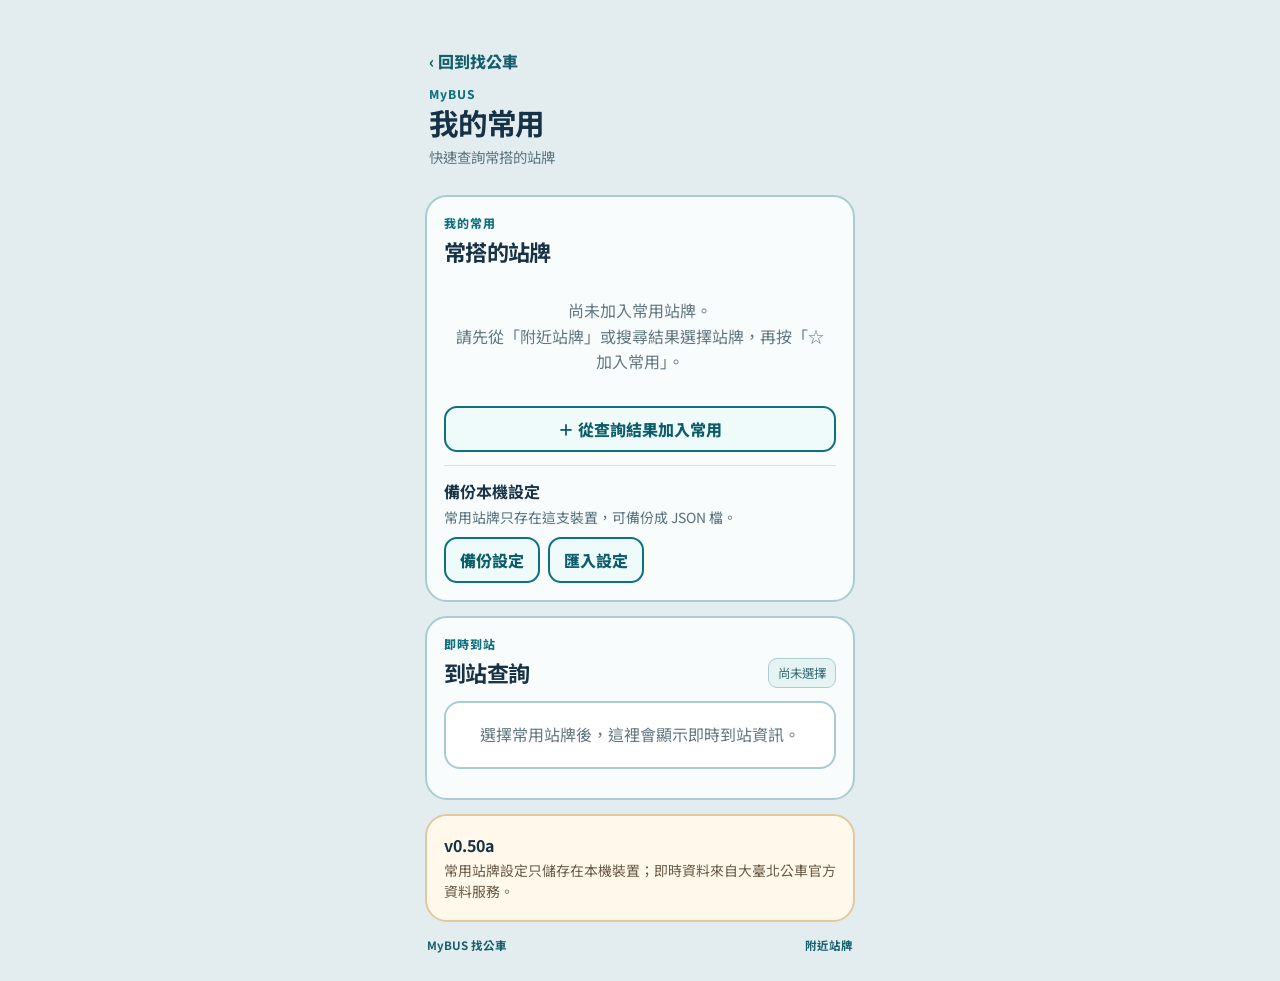
==== favorites.html @ d8aed943 "Add files via upload" ====
<!doctype html>
<html lang="zh-Hant-TW">
<head>
<meta charset="UTF-8" />
<meta name="viewport" content="width=device-width, initial-scale=1, viewport-fit=cover" />
<meta name="theme-color" content="#173f58" />
<title>我的常用｜MyBUS</title>
<link rel="stylesheet" href="./styles_a.css" />
</head>
<body data-page="favorites">
<main class="app-frame">
<header class="brand-header page-header">
  <a class="back-link" href="./index.html">‹ 回到找公車</a>
  <p class="eyebrow">MyBUS</p>
  <h1>我的常用</h1>
  <p class="brand-subtitle">快速查詢常搭的站牌</p>
</header>

<section id="stopsPanel" class="content-panel page-panel" aria-labelledby="stopsTitle">
  <div class="section-heading"><div><p class="eyebrow">我的常用</p><h2 id="stopsTitle">常搭的站牌</h2></div></div>
  <div id="stopList" class="stack-list"></div>
  <button id="addStopBtn" class="secondary-button full-button" type="button">＋ 從查詢結果加入常用</button>
  <div class="backup-box"><strong>備份本機設定</strong><p>常用站牌只存在這支裝置，可備份成 JSON 檔。</p><div class="button-row"><button id="backupBtn" class="secondary-button" type="button">備份設定</button><button id="restoreBtn" class="secondary-button" type="button">匯入設定</button><input id="restoreInput" type="file" accept="application/json,.json" hidden /></div></div>
</section>

<section id="editorPanel" class="content-panel page-panel" hidden aria-labelledby="editorTitle">
  <div class="section-heading"><div><p class="eyebrow">編輯</p><h2 id="editorTitle">編輯常用名稱</h2></div><button id="closeEditorBtn" class="text-button" type="button">關閉</button></div>
  <form id="editorForm" class="form-grid"><input id="editId" type="hidden" /><label for="labelInput">常用名稱</label><input id="labelInput" required placeholder="例如：家附近" /><label for="nameInput">站牌名稱</label><input id="nameInput" readonly /><div id="routeEditor" hidden><div id="routeFields"></div><button id="addRouteBtn" type="button">新增路線</button></div><div class="form-actions"><button class="primary-button" type="submit">儲存設定</button><button id="cancelEditorBtn" class="secondary-button" type="button">取消</button></div></form>
</section>

<section id="resultPanel" class="result-panel" aria-labelledby="resultTitle">
  <div class="section-heading"><div><p class="eyebrow">即時到站</p><h2 id="resultTitle">到站查詢</h2></div><span id="resultTag" class="tag">尚未選擇</span></div>
  <div id="arrivalList" class="arrival-list"><div class="empty">選擇常用站牌後，這裡會顯示即時到站資訊。</div></div>
</section>

<section class="data-note"><strong>v0.50a</strong><p>常用站牌設定只儲存在本機裝置；即時資料來自大臺北公車官方資料服務。</p></section>
<footer><a href="./index.html">MyBUS 找公車</a><a href="./nearby.html">附近站牌</a></footer>
</main>
<script src="./app.js" defer></script>
</body>
</html>
---- styles_a.css ----
@import url('https://fonts.googleapis.com/css2?family=Noto+Sans+TC:wght@400;500;700;800&display=swap');

:root{
  font-family:"Noto Sans TC",system-ui,-apple-system,sans-serif;
  color:#173246;
  background:#e3edf0;
  font-synthesis:none;
}
*{box-sizing:border-box}
html{scroll-behavior:smooth}
body{
  margin:0;
  min-width:320px;
  background:#e3edf0;
}
button,input{font:inherit}
button{cursor:pointer}
[hidden]{display:none!important}

.app-frame{
  width:min(calc(100% - 20px),430px);
  min-height:100vh;
  margin:0 auto;
  padding:calc(16px + env(safe-area-inset-top)) 0 calc(28px + env(safe-area-inset-bottom));
}

.brand-header{
  padding:7px 4px 16px;
}
.brand-mark{
  margin:0 0 2px;
  color:#0f7180;
  font-size:.8rem;
  font-weight:800;
  letter-spacing:.16em;
}
.brand-header h1{
  margin:0;
  font-size:1.85rem;
  line-height:1.18;
  letter-spacing:-.04em;
}
.brand-subtitle{
  margin:5px 0 0;
  color:#5d747d;
  font-size:.9rem;
}
.page-header{padding-bottom:14px}
.back-link{display:inline-block;margin-bottom:12px;color:#145f6c;font-weight:800;text-decoration:none}
.page-panel{margin-bottom:14px}
.page-panel .section-heading{margin-bottom:12px}
footer a{color:#145f6c;text-decoration:none;font-weight:700}

.home-card,
.content-panel,
.result-panel,
.data-note{
  border:2px solid #aacbd1;
  border-radius:22px;
  background:#f9fcfd;
}
.home-card{
  padding:17px;
  box-shadow:0 5px 0 #bfd3d7;
}
.home-heading{margin-bottom:13px}
.eyebrow{
  margin:0 0 4px;
  color:#0f7180;
  font-size:.75rem;
  font-weight:800;
  letter-spacing:.08em;
}
h2{
  margin:0;
  font-size:1.38rem;
  letter-spacing:-.03em;
}

.main-actions{
  display:grid;
  grid-template-columns:1fr 1fr;
  gap:11px;
}
.home-links{display:flex;gap:10px;margin-top:15px;padding-top:13px;border-top:1px solid #d5e3e5}
.home-links a{flex:1;padding:11px 10px;border:2px solid #b8d2d5;border-radius:12px;background:#fff;color:#145f6c;text-align:center;font-weight:800;text-decoration:none}
.feature-button{
  display:flex;
  flex-direction:column;
  justify-content:flex-start;
  align-items:flex-start;
  min-width:0;
  min-height:142px;
  padding:14px 13px 12px;
  border:2.5px solid;
  border-radius:20px;
  text-align:left;
  color:#173246;
  box-shadow:0 5px 0;
}
.feature-button:active,.primary-button:active{
  transform:translateY(2px);
  box-shadow:none;
}
.feature-icon{
  display:grid;
  place-items:center;
  width:47px;
  height:47px;
  margin-bottom:10px;
  border-radius:14px;
  font-size:1.6rem;
}
.feature-button strong{
  display:block;
  font-size:1.08rem;
  line-height:1.3;
}
.feature-button small{
  display:block;
  margin-top:4px;
  color:#405b64;
  font-size:.78rem;
  line-height:1.35;
  white-space:nowrap;
}
.feature-button.location{
  border-color:#d88a32;
  background:#fff2df;
  box-shadow:0 5px 0 #e4b16f;
}
.feature-button.location .feature-icon{background:#ffdca8}
.feature-button.bus{
  border-color:#34806b;
  background:#e9f7f1;
  box-shadow:0 5px 0 #83bbaa;
}
.feature-button.bus .feature-icon{background:#c4e9dc}
.feature-button.metro{
  border-color:#73569c;
  background:#f1eafb;
  box-shadow:0 5px 0 #b29dcf;
}
.feature-button.metro .feature-icon{background:#ddcff2}
.feature-button.settings{
  border-color:#557381;
  background:#edf4f6;
  box-shadow:0 5px 0 #9eb5be;
}
.feature-button.settings .feature-icon{background:#d4e2e7}

.privacy-note{
  margin:14px 2px 0;
  color:#607780;
  font-size:.78rem;
  line-height:1.55;
}

.route-keyboard{
  margin:16px 0 2px;
  padding-top:14px;
  border-top:1px solid #d5e3e5;
}
.keyboard-heading{
  display:flex;
  align-items:baseline;
  justify-content:space-between;
  gap:10px;
  margin-bottom:9px;
}
.keyboard-heading strong{font-size:.95rem}
.keyboard-heading span{color:#6a8086;font-size:.72rem}
.route-category-grid{
  display:grid;
  gap:7px;
}
.route-category-row{
  display:grid;
  gap:7px;
}
.route-category-row.row-five{grid-template-columns:repeat(5,minmax(0,1fr))}
.route-category-row.row-four{grid-template-columns:repeat(4,minmax(0,1fr))}
.route-category-row.row-one{grid-template-columns:1fr}
.route-category-row.row-other-actions{grid-template-columns:minmax(0,1fr) 86px}
.route-key.clear{color:#315f6d;background:#f7fbfc;border-color:#9bbfc7}
.category-options{
  margin-top:8px;
  padding:10px;
  border:1px solid #c7dadd;
  border-radius:12px;
  background:#f5faf9;
}
.category-options-title{
  display:block;
  margin-bottom:8px;
  color:#245e6a;
  font-size:.84rem;
  font-weight:800;
}
.category-option-grid{
  display:grid;
  gap:7px;
  grid-template-columns:repeat(2,minmax(0,1fr));
}
.category-option{
  min-height:42px;
  padding:6px 8px;
  border:1px solid #b8d0d4;
  border-radius:9px;
  background:#fff;
  color:#173246;
  font-weight:700;
}
.route-key{
  min-width:0;
  min-height:45px;
  padding:5px 2px;
  border:1.5px solid #b8d0d4;
  border-radius:11px;
  background:#fff;
  color:#173246;
  font-size:.9rem;
  font-weight:800;
  white-space:nowrap;
}
.route-key:active,.route-key.selected{
  border-color:#0f7180;
  background:#e7f5f4;
  color:#0b6570;
  transform:translateY(1px);
}
.route-key.route-color{border-top:5px solid var(--route-color)}
.route-key.red{--route-color:#d85b55}.route-key.blue{--route-color:#4386c7}
.route-key.green{--route-color:#4eaa70}.route-key.brown{--route-color:#9b7357}
.route-key.yellow{--route-color:#d0a52e}
.route-key.other{background:#f5f9fa}
.route-key.other-wide{grid-column:span 3}

.status-card{
  display:flex;
  align-items:center;
  gap:11px;
  min-height:62px;
  margin-top:14px;
  padding:12px 14px;
  border:1.5px solid #b6cdd2;
  border-radius:17px;
  background:#f5fafb;
}
.status-dot{
  flex:0 0 auto;
  width:12px;
  height:12px;
  border-radius:50%;
  background:#d69b37;
  box-shadow:0 0 0 5px #d69b3724;
}
.status-dot.live,.status-dot.success{
  background:#1d9467;
  box-shadow:0 0 0 5px #1d946728;
}
.status-dot.error{
  background:#c55b4b;
  box-shadow:0 0 0 5px #c55b4b28;
}
.status-card strong{display:block;font-size:.96rem}
.status-card p{
  margin:2px 0 0;
  color:#61777f;
  font-size:.82rem;
}

.content-panel,.result-panel,.data-note{
  margin-top:14px;
  padding:17px;
}
.section-heading{
  display:flex;
  align-items:end;
  justify-content:space-between;
  gap:12px;
  margin-bottom:13px;
}
.text-button{
  padding:5px 0;
  border:0;
  color:#0f7180;
  background:transparent;
  font-weight:800;
}
.helper-text,.data-note p,.backup-box p{
  margin:0;
  color:#54707a;
  font-size:.87rem;
  line-height:1.55;
}
.primary-button,.secondary-button{
  min-height:46px;
  padding:9px 14px;
  border-radius:13px;
  font-weight:800;
}
.primary-button{
  border:2px solid #173f58;
  color:#fff;
  background:#173f58;
  box-shadow:0 3px 0 #0c2c3e;
}
.secondary-button{
  border:2px solid #0f7180;
  color:#0b5d6a;
  background:#effafa;
}
.full-button{
  width:100%;
  margin-top:12px;
}

.settings-menu{
  display:grid;
  gap:9px;
}
.settings-link{
  display:flex;
  align-items:center;
  justify-content:space-between;
  gap:10px;
  width:100%;
  padding:13px 14px;
  border:2px solid #bfd4d8;
  border-radius:15px;
  background:#fff;
  color:#173246;
  text-align:left;
}
.settings-link strong{display:block;font-size:1rem}
.settings-link small{
  display:block;
  margin-top:3px;
  color:#647b82;
  font-size:.78rem;
}
.settings-link b{
  color:#0f7180;
  font-size:1.8rem;
  line-height:1;
}
.backup-box{
  margin-top:13px;
  padding-top:13px;
  border-top:1px solid #d5e3e5;
}
.backup-box>strong{display:block;margin-bottom:4px}

.stack-list{
  display:grid;
  gap:9px;
}
.list-row{
  display:flex;
  align-items:center;
  gap:10px;
  padding:12px;
  border:2px solid #b8d2d5;
  border-radius:15px;
  background:#fff;
}
.list-main{min-width:0;flex:1}
.list-main strong{display:block;font-size:1rem}
.list-main small{
  display:block;
  margin-top:3px;
  color:#607780;
  font-size:.8rem;
}
.row-actions{
  display:flex;
  flex-wrap:wrap;
  justify-content:flex-end;
  gap:4px;
}
.mini-button{
  min-width:42px;
  min-height:40px;
  padding:5px 7px;
  border:2px solid #b8d2d5;
  border-radius:10px;
  color:#145f6c;
  background:#f5fbfb;
  font-weight:800;
}
.mini-button.delete{
  color:#a24d42;
  border-color:#e1b5ad;
}
.empty{
  padding:19px 9px;
  color:#617880;
  text-align:center;
  line-height:1.6;
}
.tag{
  padding:5px 9px;
  border:1px solid #a9cdd0;
  border-radius:9px;
  color:#356d75;
  background:#e5f4f3;
  font-size:.78rem;
  white-space:nowrap;
}

.form-grid{display:grid;gap:7px}
.form-grid label{
  margin-top:4px;
  color:#496a75;
  font-size:.87rem;
  font-weight:800;
}
.form-grid input{
  width:100%;
  min-height:46px;
  padding:10px 12px;
  border:2px solid #b8d2d5;
  border-radius:12px;
  color:#173246;
  background:#fff;
  font-size:1rem;
}
.form-row-title{
  display:flex;
  justify-content:space-between;
  gap:10px;
  margin:10px 0 4px;
}
.form-row-title span{
  color:#6b8188;
  font-size:.75rem;
}
.route-field{
  display:grid;
  grid-template-columns:.7fr 1fr 1fr auto;
  gap:6px;
  align-items:end;
  padding:10px;
  margin-top:8px;
  border:2px solid #d0e0e1;
  border-radius:14px;
  background:#fff;
}
.route-field label{margin:0;font-size:.72rem}
.route-field input{
  min-height:42px;
  padding:7px 8px;
  font-size:.9rem;
}
.route-field button{
  min-height:42px;
  padding:4px;
  border:0;
  color:#a24d42;
  background:transparent;
  font-weight:800;
}
.form-actions,.button-row{
  display:flex;
  flex-wrap:wrap;
  gap:8px;
  margin-top:9px;
}

.arrival-list{
  overflow:hidden;
  border:2px solid #aacbd1;
  border-radius:16px;
  background:#fff;
}
.arrival-row{
  display:grid;
  grid-template-columns:58px 1fr auto;
  align-items:center;
  gap:10px;
  min-height:86px;
  padding:13px;
  border-bottom:1px solid #d8e5e6;
}
.arrival-row:last-child{border-bottom:0}
.route-number{
  color:#173f58;
  font-size:1.2rem;
  font-weight:800;
}
.arrival-row strong{font-size:.97rem}
.route-destination{
  margin-top:3px;
  color:#607780;
  font-size:.8rem;
}
.arrival-time{
  text-align:right;
  white-space:nowrap;
}
.arrival-time strong{
  display:block;
  color:#b85d28;
  font-size:1.22rem;
}
.arrival-time small{
  color:#70858b;
  font-size:.72rem;
}
.route-result-shell{margin-top:8px;border:0;background:transparent}
.route-primary-card{display:flex;align-items:center;justify-content:space-between;gap:12px;padding:17px 16px;border-radius:18px;background:#173f58;color:#fff;box-shadow:0 4px 0 #bfd3d7}
.route-primary-card strong{display:block;font-size:1.55rem;line-height:1.15}
.route-primary-card small{display:block;margin-top:6px;color:#d7e7eb;font-size:.8rem}
.route-primary-label{display:block;margin-bottom:5px;color:#a9dbe0;font-size:.72rem;font-weight:700}
.route-back-button{border:1px solid #b8dce1;border-radius:11px;background:#f7fcfd;color:#173f58;padding:8px 12px;font-weight:800;white-space:nowrap}
.direction-section{margin-top:15px;padding:0 4px}
.direction-section-heading{margin:0 0 4px;color:#173f58;font-size:.9rem;font-weight:800}
.direction-list{border-top:2px solid #b6d1d5}
.direction-row{display:flex;align-items:center;justify-content:space-between;gap:12px;padding:14px 4px;border-bottom:1px solid #c8dcdf}
.direction-main{min-width:0}
.direction-main strong{display:block;color:#173f58;font-size:1rem}
.direction-main small{display:block;margin-top:4px;color:#6b7f84;font-size:.78rem;white-space:normal}
.direction-button{border:0;border-radius:10px;background:#e6f4f5;color:#17657a;padding:9px 10px;font-weight:800;white-space:nowrap}
.timeline-heading{font-weight:800;color:#173f58;margin:16px 4px 8px}
.route-timeline{position:relative;width:100%;padding-left:14px}
.route-timeline::before{content:"";position:absolute;left:29px;top:10px;bottom:10px;width:3px;background:#b7d8dc;border-radius:3px}
.timeline-stop{position:relative;display:grid;width:100%;grid-template-columns:34px minmax(0,1fr) auto;align-items:center;gap:10px;padding-left:8px;text-align:left;z-index:1}
.timeline-node{flex:0 0 32px;height:32px;border-radius:50%;display:grid;place-items:center;background:#e4f5f7;color:#17657a;font-weight:800;border:2px solid #fff;box-shadow:0 0 0 1px #a9ced3}
.timeline-stop .list-main{flex:1;min-width:0}
.timeline-stop .list-main strong{display:block;white-space:normal}
.data-note{
  border-color:#e3c89f;
  background:#fff8eb;
}
.data-note strong{
  display:block;
  margin-bottom:3px;
}
.data-note p{color:#6b5a48}
footer{
  display:flex;
  justify-content:space-between;
  gap:10px;
  margin-top:15px;
  padding:0 2px;
  color:#647b82;
  font-size:.72rem;
}

@media(max-width:370px){
  .app-frame{width:calc(100% - 14px)}
  .home-card{padding:14px}
  .main-actions{gap:8px}
  .feature-button{min-height:137px;padding:12px 10px}
  .feature-button strong{font-size:1rem}
  .feature-button small{font-size:.72rem}
  .route-field{grid-template-columns:1fr 1fr}
  .route-field>div:first-child{grid-column:1/-1}
  .route-field button{text-align:right}
  .route-category-grid,.route-category-row{gap:5px}
  .route-category-row.row-other-actions{grid-template-columns:minmax(0,1fr) 76px}
  .route-key{font-size:.78rem;min-height:43px}
  .keyboard-heading span{font-size:.66rem}
}
@media(min-width:600px){
  .app-frame{padding-top:42px}
}
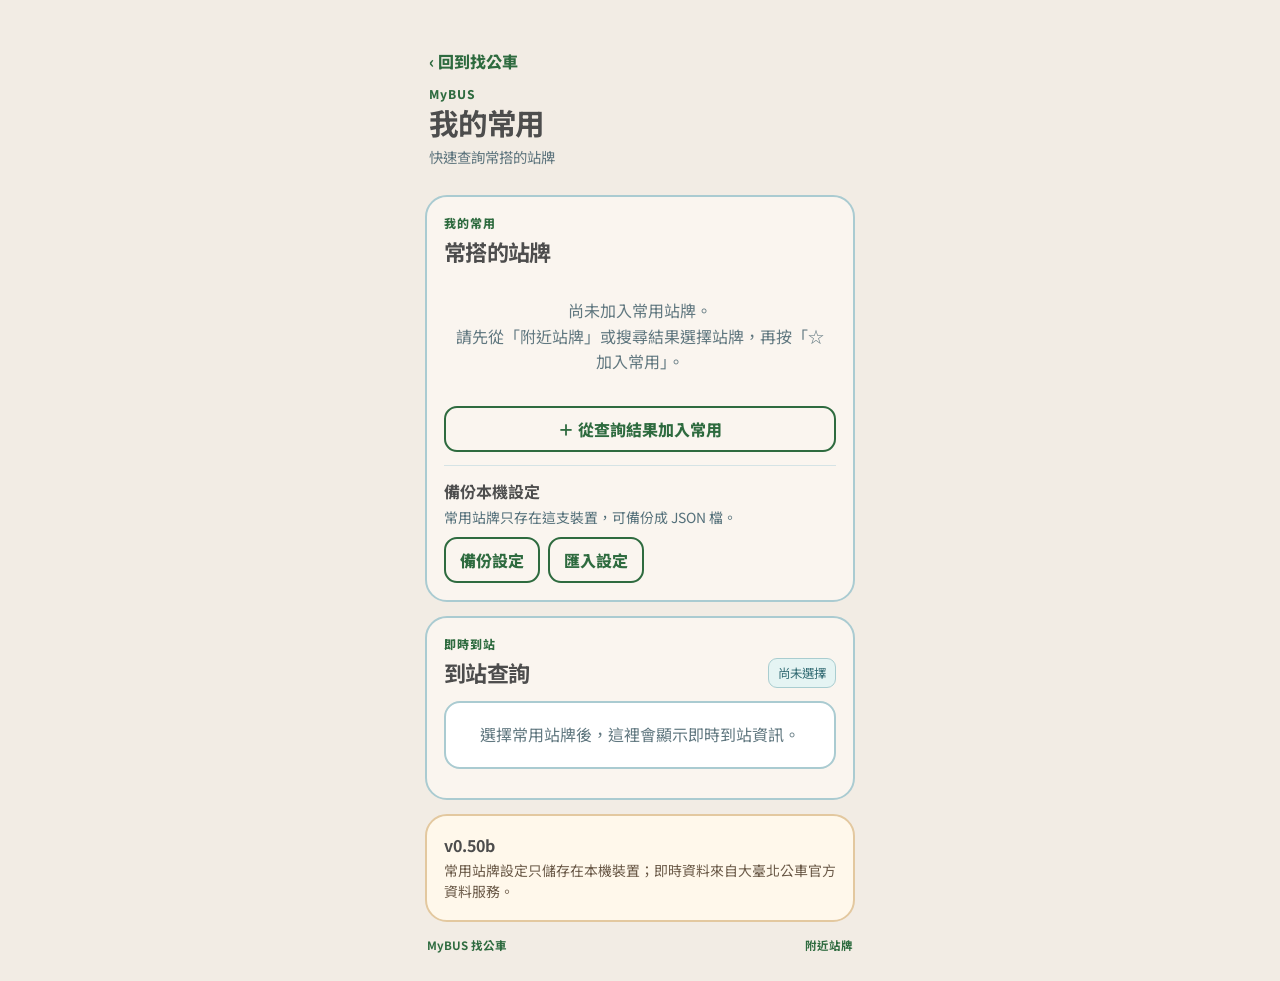
==== commit 45596d2b: "Add files via upload" ====
--- a/favorites.html
+++ b/favorites.html
@@ -33,7 +33,7 @@
   <div id="arrivalList" class="arrival-list"><div class="empty">選擇常用站牌後，這裡會顯示即時到站資訊。</div></div>
 </section>
 
-<section class="data-note"><strong>v0.50a</strong><p>常用站牌設定只儲存在本機裝置；即時資料來自大臺北公車官方資料服務。</p></section>
+<section class="data-note"><strong>v0.50b</strong><p>常用站牌設定只儲存在本機裝置；即時資料來自大臺北公車官方資料服務。</p></section>
 <footer><a href="./index.html">MyBUS 找公車</a><a href="./nearby.html">附近站牌</a></footer>
 </main>
 <script src="./app.js" defer></script>
--- a/styles_a.css
+++ b/styles_a.css
@@ -1,9 +1,19 @@
 @import url('https://fonts.googleapis.com/css2?family=Noto+Sans+TC:wght@400;500;700;800&display=swap');
 
 :root{
+  /* 框架／選單文字色票 — 只規範整體框架與選單文字，
+     路線分類鍵盤、到站狀態色不受這組限制，維持原本各自的定義。 */
+  --color-primary:#0D3B66;        /* Deep Ocean Blue */
+  --color-primary-shadow:#082A46; /* 深一階，用於按鈕/卡片的立體按壓陰影 */
+  --color-menu-text:#2E6B3F;      /* Verdant Forest Green，選單文字／連結 */
+  --color-accent:#4F99D7;         /* Sky Blue，互動焦點提示 */
+  --color-text:#4D4D4D;           /* Granite Gray，內文文字 */
+  --color-surface:#FAF5EF;        /* Off-White，卡片／清單底色 */
+  --color-page-bg:#F2ECE4;        /* Off-White 更深一階，讓卡片能從頁面背景浮出來 */
+
   font-family:"Noto Sans TC",system-ui,-apple-system,sans-serif;
-  color:#173246;
-  background:#e3edf0;
+  color:var(--color-text);
+  background:var(--color-page-bg);
   font-synthesis:none;
 }
 *{box-sizing:border-box}
@@ -11,11 +21,19 @@
 body{
   margin:0;
   min-width:320px;
-  background:#e3edf0;
+  background:var(--color-page-bg);
 }
 button,input{font:inherit}
 button{cursor:pointer}
 [hidden]{display:none!important}
+
+/* 框架層級的鍵盤可及性焦點樣式，呼應色票標註的「Accessibility First」 */
+a:focus-visible,
+button:focus-visible,
+input:focus-visible{
+  outline:3px solid var(--color-accent);
+  outline-offset:2px;
+}
 
 .app-frame{
   width:min(calc(100% - 20px),430px);
@@ -29,7 +47,7 @@
 }
 .brand-mark{
   margin:0 0 2px;
-  color:#0f7180;
+  color:var(--color-menu-text);
   font-size:.8rem;
   font-weight:800;
   letter-spacing:.16em;
@@ -46,10 +64,10 @@
   font-size:.9rem;
 }
 .page-header{padding-bottom:14px}
-.back-link{display:inline-block;margin-bottom:12px;color:#145f6c;font-weight:800;text-decoration:none}
+.back-link{display:inline-block;margin-bottom:12px;color:var(--color-menu-text);font-weight:800;text-decoration:none}
 .page-panel{margin-bottom:14px}
 .page-panel .section-heading{margin-bottom:12px}
-footer a{color:#145f6c;text-decoration:none;font-weight:700}
+footer a{color:var(--color-menu-text);text-decoration:none;font-weight:700}
 
 .home-card,
 .content-panel,
@@ -57,7 +75,7 @@
 .data-note{
   border:2px solid #aacbd1;
   border-radius:22px;
-  background:#f9fcfd;
+  background:var(--color-surface);
 }
 .home-card{
   padding:17px;
@@ -66,7 +84,7 @@
 .home-heading{margin-bottom:13px}
 .eyebrow{
   margin:0 0 4px;
-  color:#0f7180;
+  color:var(--color-menu-text);
   font-size:.75rem;
   font-weight:800;
   letter-spacing:.08em;
@@ -83,7 +101,7 @@
   gap:11px;
 }
 .home-links{display:flex;gap:10px;margin-top:15px;padding-top:13px;border-top:1px solid #d5e3e5}
-.home-links a{flex:1;padding:11px 10px;border:2px solid #b8d2d5;border-radius:12px;background:#fff;color:#145f6c;text-align:center;font-weight:800;text-decoration:none}
+.home-links a{flex:1;padding:11px 10px;border:2px solid #b8d2d5;border-radius:12px;background:#fff;color:var(--color-menu-text);text-align:center;font-weight:800;text-decoration:none}
 .feature-button{
   display:flex;
   flex-direction:column;
@@ -284,7 +302,7 @@
 .text-button{
   padding:5px 0;
   border:0;
-  color:#0f7180;
+  color:var(--color-menu-text);
   background:transparent;
   font-weight:800;
 }
@@ -301,15 +319,15 @@
   font-weight:800;
 }
 .primary-button{
-  border:2px solid #173f58;
+  border:2px solid var(--color-primary);
   color:#fff;
-  background:#173f58;
-  box-shadow:0 3px 0 #0c2c3e;
+  background:var(--color-primary);
+  box-shadow:0 3px 0 var(--color-primary-shadow);
 }
 .secondary-button{
-  border:2px solid #0f7180;
-  color:#0b5d6a;
-  background:#effafa;
+  border:2px solid var(--color-menu-text);
+  color:var(--color-menu-text);
+  background:var(--color-surface);
 }
 .full-button{
   width:100%;
@@ -422,7 +440,7 @@
   padding:10px 12px;
   border:2px solid #b8d2d5;
   border-radius:12px;
-  color:#173246;
+  color:var(--color-text);
   background:#fff;
   font-size:1rem;
 }
@@ -509,11 +527,11 @@
   font-size:.72rem;
 }
 .route-result-shell{margin-top:8px;border:0;background:transparent}
-.route-primary-card{display:flex;align-items:center;justify-content:space-between;gap:12px;padding:17px 16px;border-radius:18px;background:#173f58;color:#fff;box-shadow:0 4px 0 #bfd3d7}
+.route-primary-card{display:flex;align-items:center;justify-content:space-between;gap:12px;padding:17px 16px;border-radius:18px;background:var(--color-primary);color:#fff;box-shadow:0 4px 0 #bfd3d7}
 .route-primary-card strong{display:block;font-size:1.55rem;line-height:1.15}
 .route-primary-card small{display:block;margin-top:6px;color:#d7e7eb;font-size:.8rem}
 .route-primary-label{display:block;margin-bottom:5px;color:#a9dbe0;font-size:.72rem;font-weight:700}
-.route-back-button{border:1px solid #b8dce1;border-radius:11px;background:#f7fcfd;color:#173f58;padding:8px 12px;font-weight:800;white-space:nowrap}
+.route-back-button{border:1px solid #b8dce1;border-radius:11px;background:#f7fcfd;color:var(--color-primary);padding:8px 12px;font-weight:800;white-space:nowrap}
 .direction-section{margin-top:15px;padding:0 4px}
 .direction-section-heading{margin:0 0 4px;color:#173f58;font-size:.9rem;font-weight:800}
 .direction-list{border-top:2px solid #b6d1d5}
@@ -522,13 +540,35 @@
 .direction-main strong{display:block;color:#173f58;font-size:1rem}
 .direction-main small{display:block;margin-top:4px;color:#6b7f84;font-size:.78rem;white-space:normal}
 .direction-button{border:0;border-radius:10px;background:#e6f4f5;color:#17657a;padding:9px 10px;font-weight:800;white-space:nowrap}
+.direction-tabs{display:flex;gap:7px;overflow-x:auto;margin-top:14px;padding-bottom:2px}
+.direction-tab{flex:0 0 auto;border:2px solid #b8d2d5;border-radius:11px;background:#fff;color:#315f6d;padding:9px 12px;font-size:.82rem;font-weight:800;white-space:nowrap}
+.direction-tab.selected{border-color:#17657a;background:#e4f5f7;color:#145f6c}
 .timeline-heading{font-weight:800;color:#173f58;margin:16px 4px 8px}
-.route-timeline{position:relative;width:100%;padding-left:14px}
-.route-timeline::before{content:"";position:absolute;left:29px;top:10px;bottom:10px;width:3px;background:#b7d8dc;border-radius:3px}
-.timeline-stop{position:relative;display:grid;width:100%;grid-template-columns:34px minmax(0,1fr) auto;align-items:center;gap:10px;padding-left:8px;text-align:left;z-index:1}
-.timeline-node{flex:0 0 32px;height:32px;border-radius:50%;display:grid;place-items:center;background:#e4f5f7;color:#17657a;font-weight:800;border:2px solid #fff;box-shadow:0 0 0 1px #a9ced3}
-.timeline-stop .list-main{flex:1;min-width:0}
-.timeline-stop .list-main strong{display:block;white-space:normal}
+.route-directions{display:grid;gap:18px;margin-top:16px}
+.route-direction-block{overflow:hidden;border:2px solid #b8d2d5;border-radius:16px;background:#fff}
+.route-direction-heading{display:flex;align-items:center;justify-content:space-between;gap:10px;padding:15px 16px;background:#eaf6f7;border-bottom:2px solid #c5dfe1}
+.route-direction-kicker{display:block;color:#17657a;font-size:.72rem;font-weight:800}
+.route-direction-heading h3{margin:2px 0 3px;color:#173f58;font-size:1.15rem}
+.route-direction-heading small{display:block;color:#607780;font-size:.78rem}
+.live-badge{flex:0 0 auto;padding:6px 8px;border-radius:9px;background:#d5f0e7;color:#166d5f;font-size:.72rem;font-weight:800;white-space:nowrap}
+.route-stop-list{display:grid}
+.route-stop-row{display:grid;width:100%;grid-template-columns:35px minmax(0,1fr) minmax(0,auto) auto;align-items:center;gap:10px;padding:13px 14px;border:0;border-bottom:1px solid #d8e5e6;background:#fff;color:#173246;text-align:left;cursor:pointer}
+.route-stop-row:last-child{border-bottom:0}
+.route-stop-row:hover,.route-stop-row:focus-visible{background:#f1fafb}
+.stop-sequence{display:grid;place-items:center;width:29px;height:29px;border:1px solid #a9ced3;border-radius:50%;background:#eef8f8;color:#17657a;font-size:.8rem;font-weight:800}
+.route-stop-name{min-width:0;font-weight:800;line-height:1.35;overflow-wrap:anywhere}
+.route-stop-meta{color:#17657a;font-size:.74rem;white-space:nowrap}
+.route-live-note{margin:12px 4px 0;color:#6b7f84;font-size:.76rem;line-height:1.5}
+.stop-arrival-status{color:#b85d28;font-size:1rem;font-weight:800;text-align:right;white-space:nowrap}
+.action-sheet-backdrop{position:fixed;inset:0;z-index:50;display:flex;align-items:flex-end;background:rgba(17,35,43,.52)}
+.action-sheet{position:relative;width:min(100%,620px);margin:0 auto;padding:27px 24px 34px;border-radius:28px 28px 0 0;background:#f7f9fc;box-shadow:0 -8px 28px rgba(23,63,88,.18)}
+.action-sheet h2{margin:4px 42px 2px 0;color:#173f58;font-size:1.45rem}
+.sheet-subtitle{margin:0 0 17px;color:#687d84}
+.sheet-close{position:absolute;top:17px;right:19px;border:0;background:transparent;color:#5d7780;font-size:2rem;line-height:1;cursor:pointer}
+.sheet-action{display:flex;align-items:center;gap:15px;width:100%;margin-top:10px;padding:15px 13px;border:1px solid #c1d9dd;border-radius:15px;background:#fff;color:#173f58;font-size:1rem;font-weight:800;text-align:left;cursor:pointer}
+.sheet-action:active{background:#e9f5f6}
+.sheet-action.sheet-primary{border-color:#17657a;background:#e5f5f6;color:#17657a}
+.sheet-icon{display:grid;place-items:center;width:28px;height:28px;color:#176e96;font-size:1.55rem;font-weight:400}
 .data-note{
   border-color:#e3c89f;
   background:#fff8eb;
